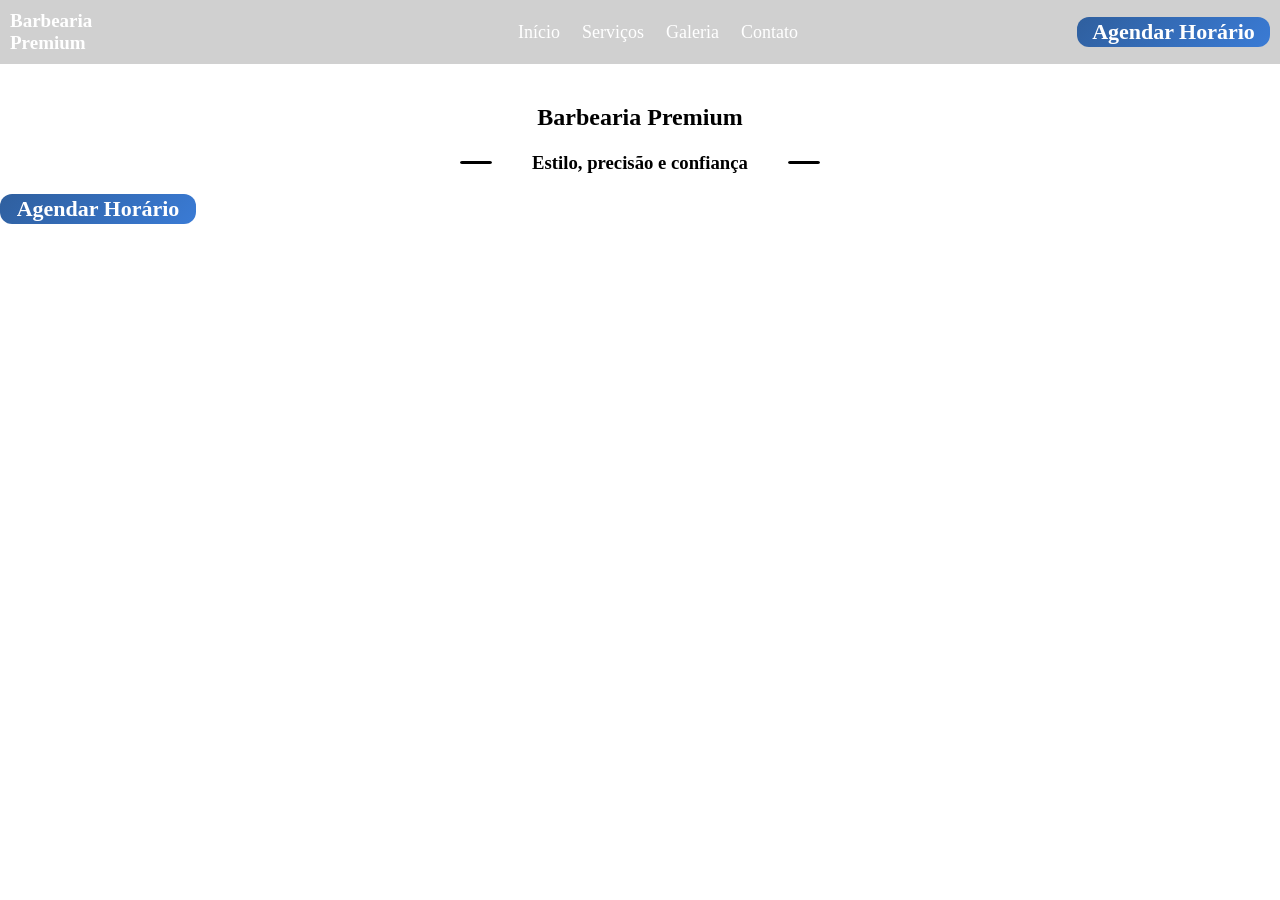
==== Barbearia/index.html @ 1813e9fe "Barbearia Premium, primeiro commit" ====
<!doctype html>
<html lang="pt-br">
  <head>
    <meta charset="UTF-8" />
    <meta name="viewport" content="width=device-width, initial-scale=1.0" />
    <link rel="stylesheet" href="styles.css" />
    <title>Barbearia Premium</title>
  </head>
  <body>
    <header>
      <h2 class="barbearia-premium">Barbearia<br />Premium</h2>
      <nav>
        <ul>
          <li><a href="#home">Início</a></li>
          <li><a href="#servicos">Serviços</a></li>
          <li><a href="#galeria">Galeria</a></li>
          <li><a href="#contato">Contato</a></li>
        </ul>
      </nav>
      <h2 class="agendar-horario">Agendar Horário</h2>
    </header>
    <main>
      <section class="nome-subtitulo-botao">
        <h1>Barbearia Premium</h1>
        <div class="Est-Pre-Con">
          <hr class="linha" />
          <h3>Estilo, precisão e confiança</h3>
          <hr class="linha" />
        </div>
        <h2 class="agendar-horario">Agendar Horário</h2>
      </section>
    </main>
  </body>
</html>
---- Barbearia/styles.css ----
* {
  margin: 0;
}
header {
  background-color: #3333333a;
  color: #fff;
  padding: 10px;
  display: flex;
  justify-content: space-between;
  align-items: center;
}
nav ul {
  list-style: none;
  display: flex;
  gap: 22px;
  justify-content: center;
  align-items: center;
  flex-wrap: wrap;
}
nav ul li a {
  color: #fff;
  text-decoration: none;
  font-size: 18px;
  transition: ease 0.3s;
  display: flex;
}
nav ul li a:hover {
  text-decoration: underline;
  transform: scale(1.05);
}
.agendar-horario {
  font-size: 22px;
  text-align: center;
  background: linear-gradient(135deg, #2f5f9e, #3a7bd5);
  border-radius: 12px;
  padding-left: 5px;
  padding-right: 5px;
  padding: 2px;
  width: 15%;
  color: white;
}
.barbearia-premium {
  font-size: 19px;
  width: 15%;
}
.nome-subtitulo-botao {
  display: flex;
  flex-direction: column;
  text-align: center;
  justify-content: center;
  height: 200px;
  gap: 10px;
}
.Est-Pre-Con {
  display: flex;
  flex-direction: row;
  justify-content: center;
  align-items: center;
  gap: 20px;
}
.linha {
  width: 30px;
  height: 1px;
  margin: 20px;
  background-color: black;
  border: solid black 0.1px;
  border-radius: 5px;
}
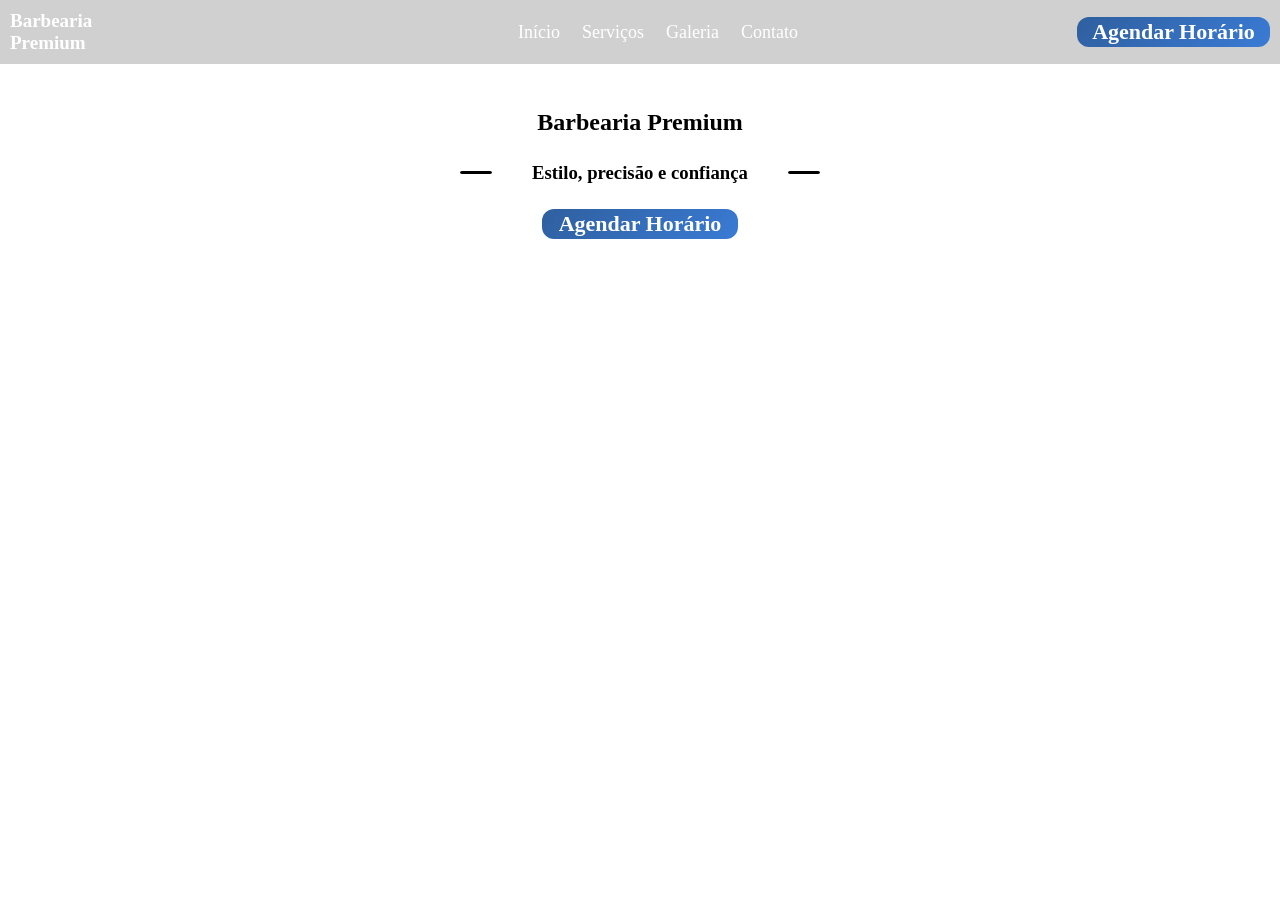
==== commit 0f9a4819: "Detalhes do botão" ====
--- a/Barbearia/index.html
+++ b/Barbearia/index.html
@@ -17,7 +17,7 @@
           <li><a href="#contato">Contato</a></li>
         </ul>
       </nav>
-      <h2 class="agendar-horario">Agendar Horário</h2>
+      <h2 class="agendar-horario"><a class="btn" href="#agendar">Agendar Horário</a></h2>
     </header>
     <main>
       <section class="nome-subtitulo-botao">
@@ -27,7 +27,7 @@
           <h3>Estilo, precisão e confiança</h3>
           <hr class="linha" />
         </div>
-        <h2 class="agendar-horario">Agendar Horário</h2>
+        <a class="btn" href="#agendar"><h2 class="agendar-horario btn2">Agendar Horário</h2></a>
       </section>
     </main>
   </body>
--- a/Barbearia/styles.css
+++ b/Barbearia/styles.css
@@ -38,6 +38,11 @@
   padding: 2px;
   width: 15%;
   color: white;
+  text-decoration: none;
+}
+.btn{
+  text-decoration: none;
+  color: white;
 }
 .barbearia-premium {
   font-size: 19px;
@@ -49,7 +54,8 @@
   text-align: center;
   justify-content: center;
   height: 200px;
-  gap: 10px;
+  gap: 15px;
+  margin-top: 10px;
 }
 .Est-Pre-Con {
   display: flex;
@@ -66,3 +72,8 @@
   border: solid black 0.1px;
   border-radius: 5px;
 }
+.btn2{
+  justify-content: center;
+  align-items: center;
+  margin: 0 auto;
+}
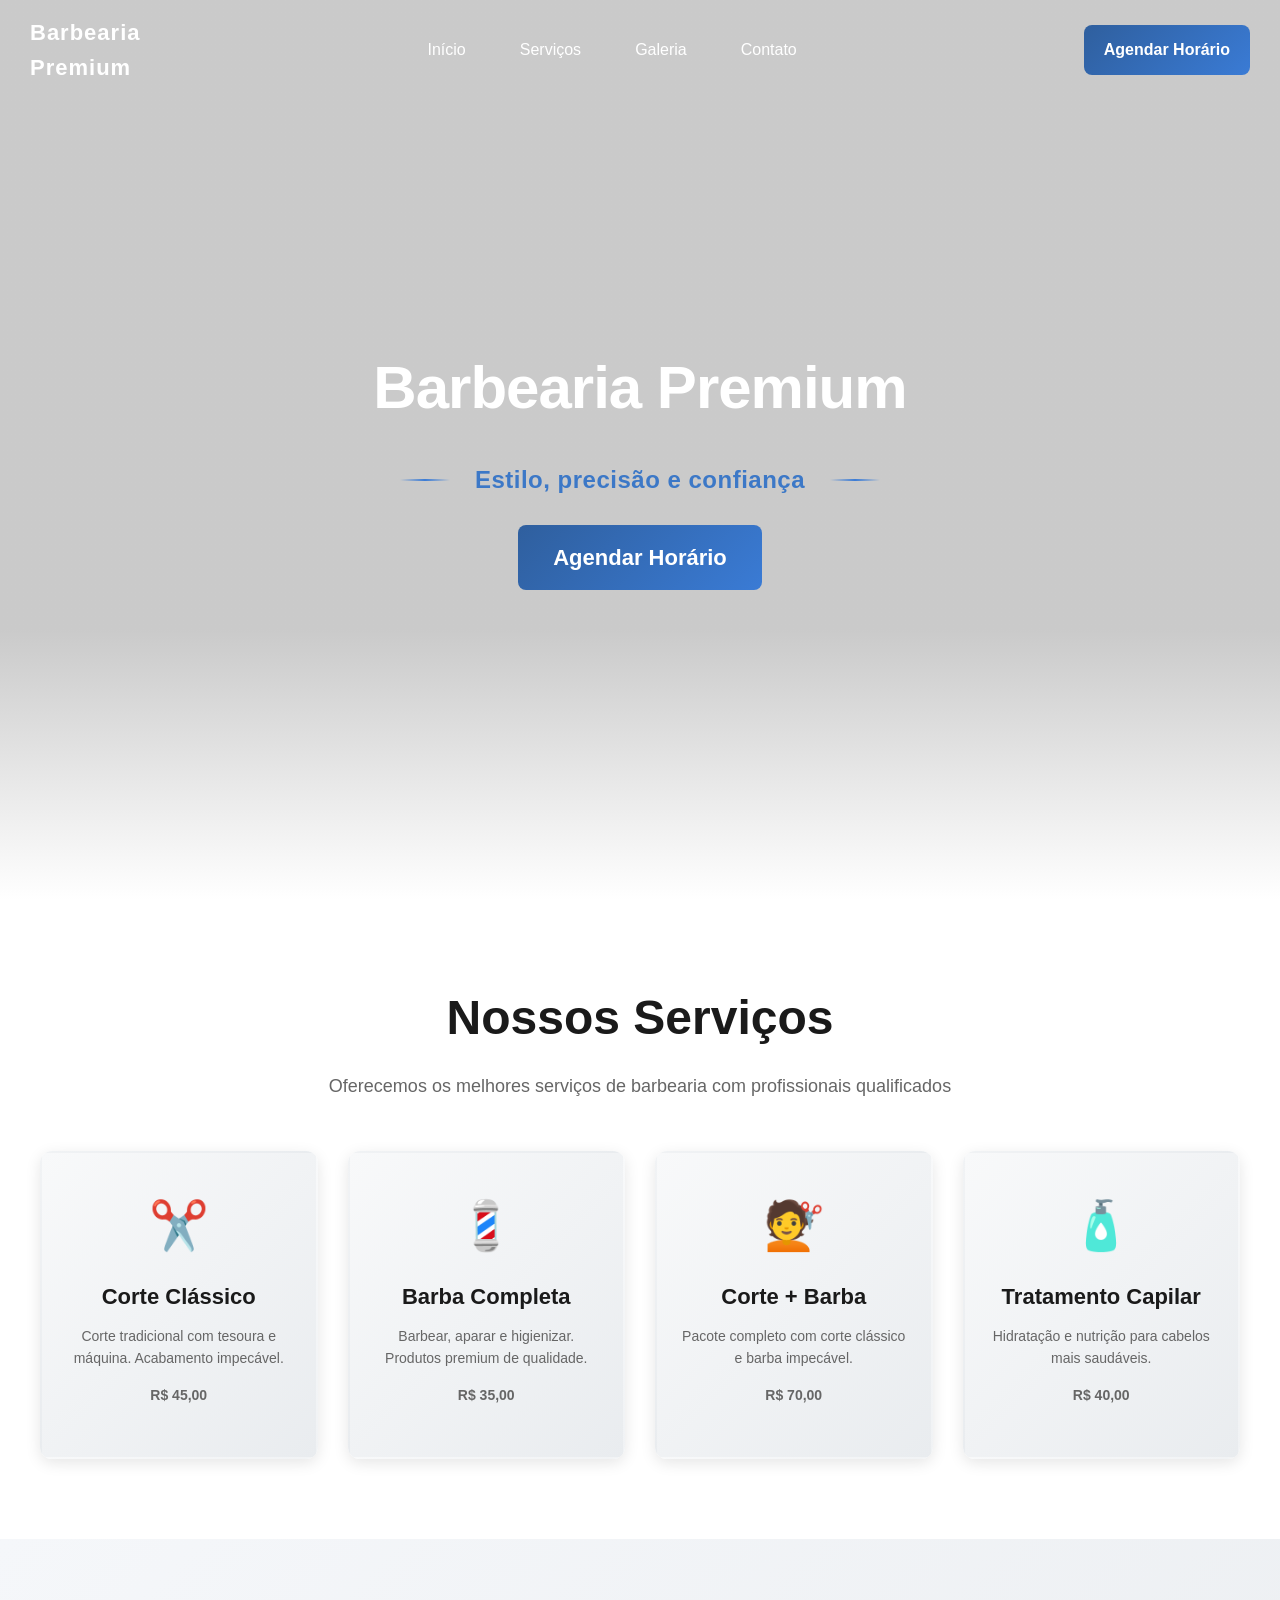
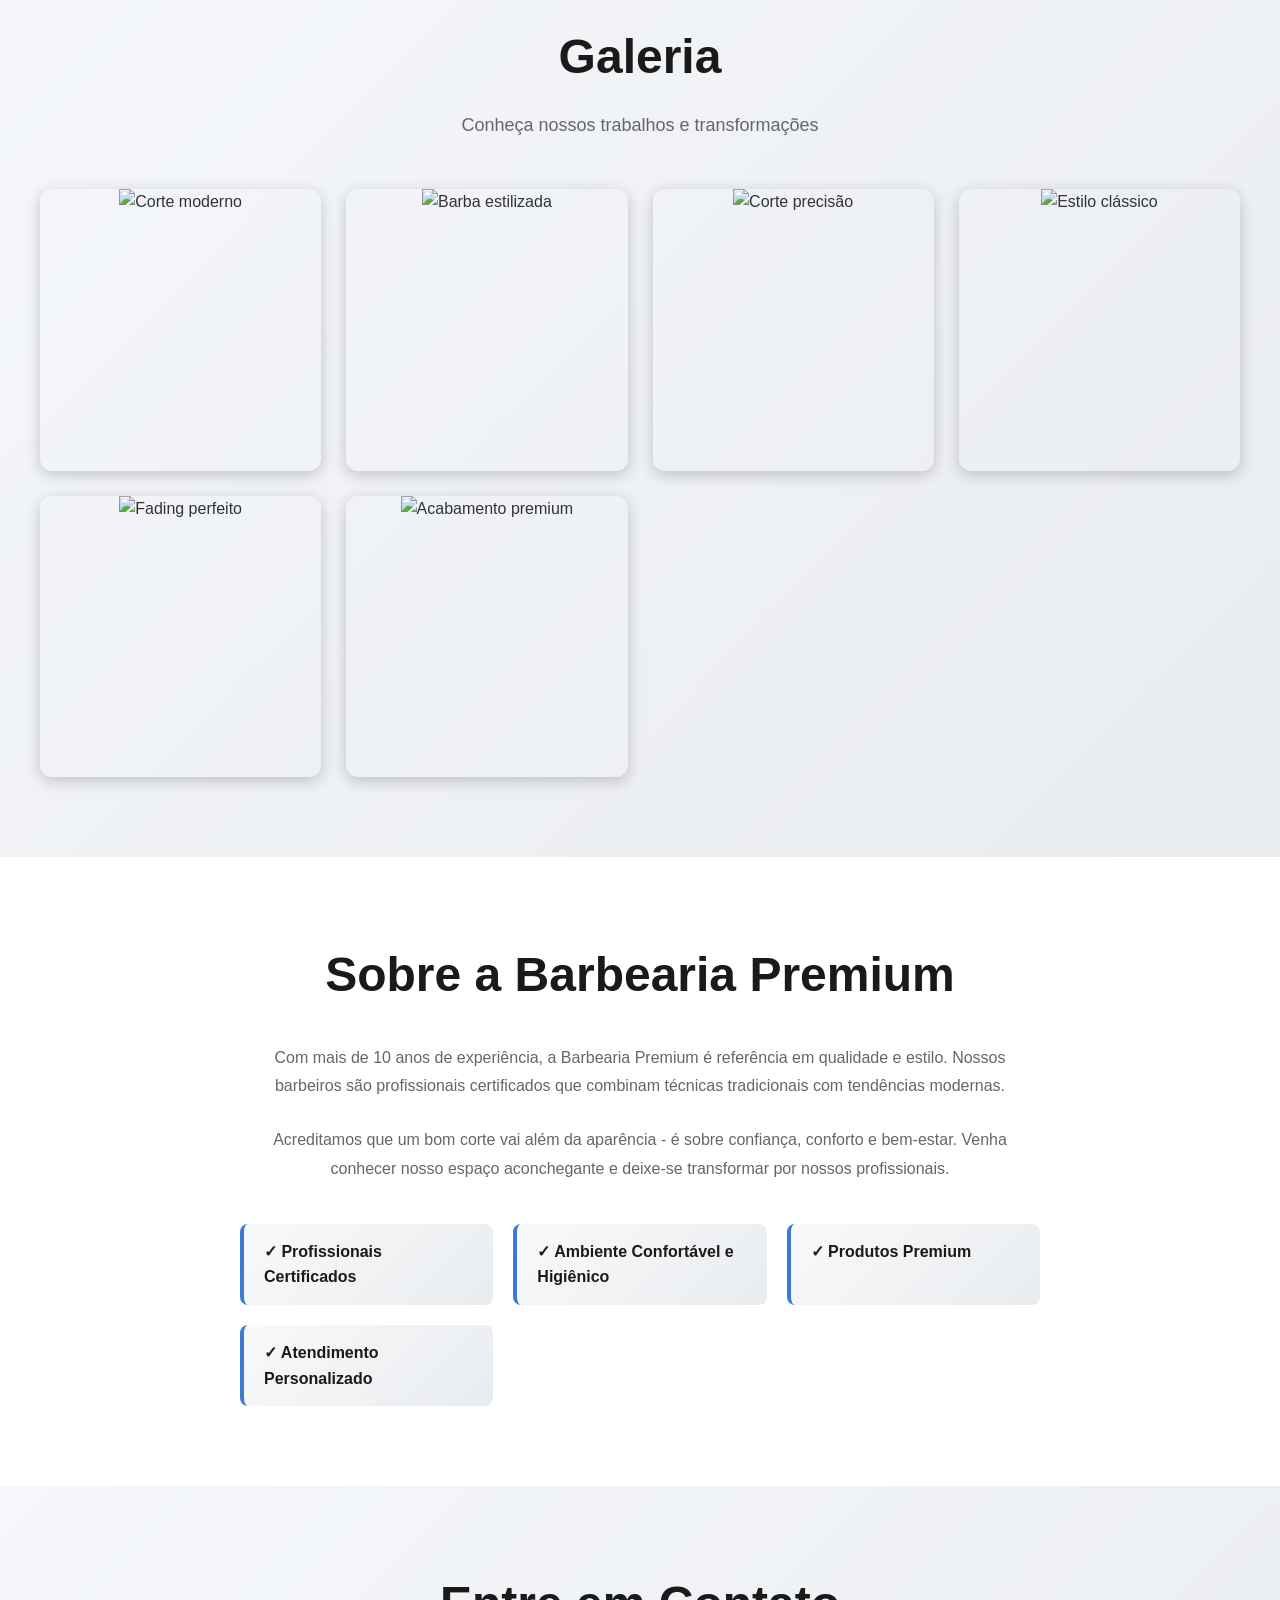
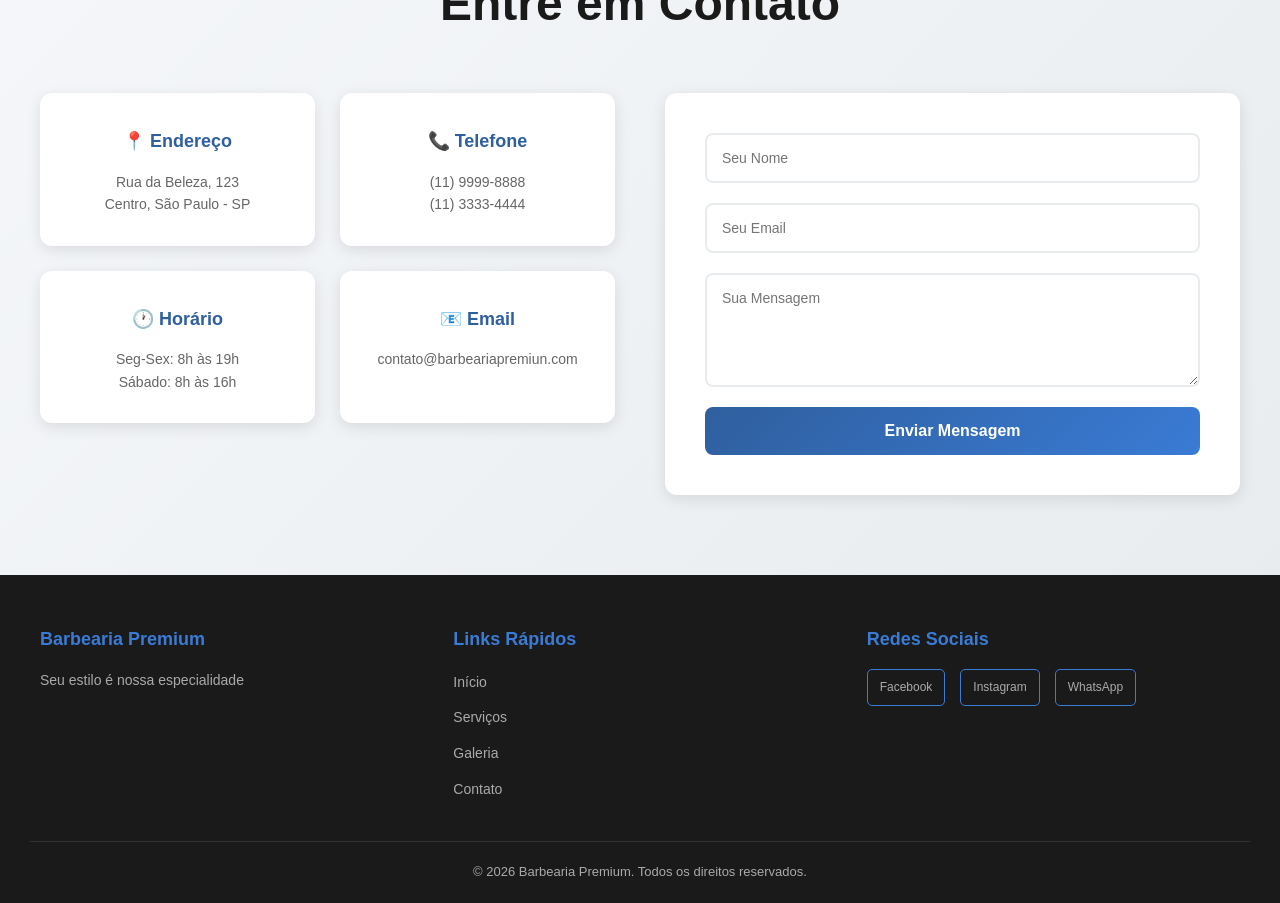
==== commit fd524a77: "Atualizaçao da barbearia, SEMI pronto." ====
--- a/Barbearia/index.html
+++ b/Barbearia/index.html
@@ -17,18 +17,178 @@
           <li><a href="#contato">Contato</a></li>
         </ul>
       </nav>
-      <h2 class="agendar-horario"><a class="btn" href="#agendar">Agendar Horário</a></h2>
+      <a class="btn btn-agendar" href="#agendar"><span>Agendar Horário</span></a>
     </header>
+
     <main>
-      <section class="nome-subtitulo-botao">
+      <!-- Seção Home/Principal -->
+      <section id="home" class="nome-subtitulo-botao">
         <h1>Barbearia Premium</h1>
         <div class="Est-Pre-Con">
           <hr class="linha" />
           <h3>Estilo, precisão e confiança</h3>
           <hr class="linha" />
         </div>
-        <a class="btn" href="#agendar"><h2 class="agendar-horario btn2">Agendar Horário</h2></a>
+        <a class="btn btn-agendar btn-large" href="#agendar"><span>Agendar Horário</span></a>
+      </section>
+
+      <!-- Seção de Serviços -->
+      <section id="servicos" class="servicos">
+        <h2>Nossos Serviços</h2>
+        <p class="servicos-intro">Oferecemos os melhores serviços de barbearia com profissionais qualificados</p>
+        <div class="servicos-container">
+          <div class="servico-card">
+            <div class="servico-icon">✂️</div>
+            <h3>Corte Clássico</h3>
+            <p>Corte tradicional com tesoura e máquina. Acabamento impecável.</p>
+            <p class="preco">R$ 45,00</p>
+          </div>
+          <div class="servico-card">
+            <div class="servico-icon">💈</div>
+            <h3>Barba Completa</h3>
+            <p>Barbear, aparar e higienizar. Produtos premium de qualidade.</p>
+            <p class="preco">R$ 35,00</p>
+          </div>
+          <div class="servico-card">
+            <div class="servico-icon">💇</div>
+            <h3>Corte + Barba</h3>
+            <p>Pacote completo com corte clássico e barba impecável.</p>
+            <p class="preco">R$ 70,00</p>
+          </div>
+          <div class="servico-card">
+            <div class="servico-icon">🧴</div>
+            <h3>Tratamento Capilar</h3>
+            <p>Hidratação e nutrição para cabelos mais saudáveis.</p>
+            <p class="preco">R$ 40,00</p>
+          </div>
+        </div>
+      </section>
+
+      <!-- Seção de Galeria -->
+      <section id="galeria" class="galeria">
+        <h2>Galeria</h2>
+        <p class="galeria-intro">Conheça nossos trabalhos e transformações</p>
+        <div class="galeria-grid">
+          <div class="galeria-item">
+            <img src="https://images.unsplash.com/photo-1537250904960-b534fed657fc?w=500&h=500&fit=crop" alt="Corte moderno">
+            <div class="galeria-overlay">
+              <p>Corte Moderno</p>
+            </div>
+          </div>
+          <div class="galeria-item">
+            <img src="https://images.unsplash.com/photo-1507003211169-0a1dd7228f2d?w=500&h=500&fit=crop" alt="Barba estilizada">
+            <div class="galeria-overlay">
+              <p>Barba Estilizada</p>
+            </div>
+          </div>
+          <div class="galeria-item">
+            <img src="https://images.unsplash.com/photo-1500648767791-00dcc994a43e?w=500&h=500&fit=crop" alt="Corte precisão">
+            <div class="galeria-overlay">
+              <p>Corte Precisão</p>
+            </div>
+          </div>
+          <div class="galeria-item">
+            <img src="https://images.unsplash.com/photo-1531746020798-e6953c6e8e04?w=500&h=500&fit=crop" alt="Estilo clássico">
+            <div class="galeria-overlay">
+              <p>Estilo Clássico</p>
+            </div>
+          </div>
+          <div class="galeria-item">
+            <img src="https://images.unsplash.com/photo-1507003211169-0a1dd7228f2d?w=500&h=500&fit=crop&flip=h" alt="Fading perfeito">
+            <div class="galeria-overlay">
+              <p>Fading Perfeito</p>
+            </div>
+          </div>
+          <div class="galeria-item">
+            <img src="https://images.unsplash.com/photo-1529626455594-4ff0802cfb7e?w=500&h=500&fit=crop" alt="Acabamento premium">
+            <div class="galeria-overlay">
+              <p>Acabamento Premium</p>
+            </div>
+          </div>
+        </div>
+      </section>
+
+      <!-- Seção de Sobre -->
+      <section id="sobre" class="sobre">
+        <div class="sobre-content">
+          <h2>Sobre a Barbearia Premium</h2>
+          <p>
+            Com mais de 10 anos de experiência, a Barbearia Premium é referência em qualidade e estilo. 
+            Nossos barbeiros são profissionais certificados que combinam técnicas tradicionais com tendências modernas.
+          </p>
+          <p>
+            Acreditamos que um bom corte vai além da aparência - é sobre confiança, conforto e bem-estar. 
+            Venha conhecer nosso espaço aconchegante e deixe-se transformar por nossos profissionais.
+          </p>
+          <ul class="sobre-lista">
+            <li>✓ Profissionais Certificados</li>
+            <li>✓ Ambiente Confortável e Higiênico</li>
+            <li>✓ Produtos Premium</li>
+            <li>✓ Atendimento Personalizado</li>
+          </ul>
+        </div>
+      </section>
+
+      <!-- Seção de Contato -->
+      <section id="contato" class="contato">
+        <h2>Entre em Contato</h2>
+        <div class="contato-container">
+          <div class="contato-info">
+            <div class="info-card">
+              <h3>📍 Endereço</h3>
+              <p>Rua da Beleza, 123<br>Centro, São Paulo - SP</p>
+            </div>
+            <div class="info-card">
+              <h3>📞 Telefone</h3>
+              <p>(11) 9999-8888<br>(11) 3333-4444</p>
+            </div>
+            <div class="info-card">
+              <h3>🕐 Horário</h3>
+              <p>Seg-Sex: 8h às 19h<br>Sábado: 8h às 16h</p>
+            </div>
+            <div class="info-card">
+              <h3>📧 Email</h3>
+              <p>contato@barbeariapremiun.com</p>
+            </div>
+          </div>
+          <form class="contato-form">
+            <input type="text" placeholder="Seu Nome" required>
+            <input type="email" placeholder="Seu Email" required>
+            <textarea placeholder="Sua Mensagem" rows="5" required></textarea>
+            <button type="submit" class="btn-enviar">Enviar Mensagem</button>
+          </form>
+        </div>
       </section>
     </main>
+
+    <!-- Footer -->
+    <footer>
+      <div class="footer-content">
+        <div class="footer-section">
+          <h4>Barbearia Premium</h4>
+          <p>Seu estilo é nossa especialidade</p>
+        </div>
+        <div class="footer-section">
+          <h4>Links Rápidos</h4>
+          <ul>
+            <li><a href="#home">Início</a></li>
+            <li><a href="#servicos">Serviços</a></li>
+            <li><a href="#galeria">Galeria</a></li>
+            <li><a href="#contato">Contato</a></li>
+          </ul>
+        </div>
+        <div class="footer-section">
+          <h4>Redes Sociais</h4>
+          <div class="redes-sociais">
+            <a href="#" class="social-link">Facebook</a>
+            <a href="#" class="social-link">Instagram</a>
+            <a href="#" class="social-link">WhatsApp</a>
+          </div>
+        </div>
+      </div>
+      <div class="footer-bottom">
+        <p>&copy; 2026 Barbearia Premium. Todos os direitos reservados.</p>
+      </div>
+    </footer>
   </body>
 </html>
--- a/Barbearia/styles.css
+++ b/Barbearia/styles.css
@@ -1,79 +1,568 @@
 * {
   margin: 0;
-}
+  padding: 0;
+  box-sizing: border-box;
+}
+
+body {
+  font-family: 'Arial', sans-serif;
+  line-height: 1.6;
+  color: #333;
+}
+
+/* HEADER */
 header {
-  background-color: #3333333a;
   color: #fff;
-  padding: 10px;
+  padding: 15px 30px;
   display: flex;
   justify-content: space-between;
   align-items: center;
-}
+  position: absolute;
+  top: 0;
+  left: 0;
+  right: 0;
+  width: 100%;
+  z-index: 100;
+}
+
 nav ul {
   list-style: none;
   display: flex;
-  gap: 22px;
+  gap: 30px;
   justify-content: center;
   align-items: center;
   flex-wrap: wrap;
 }
+
 nav ul li a {
-  color: #fff;
+  color: #ffffff;
   text-decoration: none;
-  font-size: 18px;
-  transition: ease 0.3s;
-  display: flex;
-}
+  font-size: 16px;
+  transition: all 0.3s ease;
+  font-weight: 500;
+  padding: 8px 12px;
+  border-radius: 5px;
+}
+
 nav ul li a:hover {
-  text-decoration: underline;
-  transform: scale(1.05);
-}
-.agendar-horario {
-  font-size: 22px;
-  text-align: center;
-  background: linear-gradient(135deg, #2f5f9e, #3a7bd5);
-  border-radius: 12px;
-  padding-left: 5px;
-  padding-right: 5px;
-  padding: 2px;
-  width: 15%;
-  color: white;
+  color: #3a7bd5;
   text-decoration: none;
-}
-.btn{
+  background-color: rgba(58, 123, 213, 0.1);
+}
+
+.btn {
   text-decoration: none;
   color: white;
-}
+  display: flex;
+  align-items: center;
+  justify-content: center;
+}
+
+.btn-agendar {
+  font-size: 16px;
+  background: linear-gradient(135deg, #2f5f9e, #3a7bd5);
+  border-radius: 8px;
+  padding: 12px 20px;
+  font-weight: bold;
+  transition: all 0.3s ease;
+}
+
+.btn-agendar:hover {
+  transform: translateY(-2px);
+  box-shadow: 0 5px 20px rgba(58, 123, 213, 0.4);
+}
+
+.btn-large {
+  font-size: 22px;
+  padding: 15px 35px;
+  width: fit-content;
+  margin: 0 auto;
+}
+
 .barbearia-premium {
-  font-size: 19px;
-  width: 15%;
-}
+  font-size: 22px;
+  font-weight: bold;
+  letter-spacing: 1px;
+}
+
+/* SEÇÃO PRINCIPAL */
 .nome-subtitulo-botao {
   display: flex;
   flex-direction: column;
   text-align: center;
   justify-content: center;
-  height: 200px;
-  gap: 15px;
-  margin-top: 10px;
-}
+  min-height: 100vh;
+  gap: 25px;
+  padding: 80px 30px 50px 30px;
+  background-image: 
+    linear-gradient(to bottom, rgba(44, 44, 44, 0.25) 70%, rgba(255, 255, 255,1) 100%),
+    url('https://www.qpontos.com.br/wp-content/uploads/2024/01/nathon-oski-EW_rqoSdDes-unsplash-scaled.jpg');
+  background-size: cover;
+  background-position: center;
+  background-attachment: scroll;
+}
+
+.nome-subtitulo-botao h1 {
+  font-size: 60px;
+  color: #ffffff;
+  font-weight: 900;
+  letter-spacing: -1px;
+}
+
 .Est-Pre-Con {
   display: flex;
   flex-direction: row;
   justify-content: center;
   align-items: center;
+  gap: 25px;
+}
+
+.Est-Pre-Con h3 {
+  font-size: 24px;
+  color: #3c78c7;
+  font-weight: bold;
+  letter-spacing: 0.5px;
+}
+
+.linha {
+  width: 50px;
+  height: 2px;
+  background: linear-gradient(90deg, transparent, #3a7bd5, transparent);
+  border: none;
+}
+
+/* SEÇÃO DE SERVIÇOS */
+.servicos {
+  padding: 80px 30px;
+  background-color: #fff;
+  text-align: center;
+}
+
+.servicos h2 {
+  font-size: 48px;
+  color: #1a1a1a;
+  margin-bottom: 15px;
+  font-weight: 900;
+}
+
+.servicos-intro {
+  font-size: 18px;
+  color: #666;
+  margin-bottom: 50px;
+}
+
+.servicos-container {
+  display: grid;
+  grid-template-columns: repeat(auto-fit, minmax(250px, 1fr));
+  gap: 30px;
+  max-width: 1200px;
+  margin: 0 auto;
+}
+
+.servico-card {
+  background: linear-gradient(135deg, #f8f9fa 0%, #e9ecef 100%);
+  padding: 35px 25px;
+  border-radius: 12px;
+  transition: all 0.3s ease;
+  box-shadow: 0 4px 15px rgba(0, 0, 0, 0.1);
+  border: 2px solid transparent;
+}
+
+.servico-card:hover {
+  transform: translateY(-10px);
+  border-color: #3a7bd5;
+  box-shadow: 0 8px 25px rgba(58, 123, 213, 0.3);
+}
+
+.servico-icon {
+  font-size: 48px;
+  margin-bottom: 15px;
+}
+
+.servico-card h3 {
+  font-size: 22px;
+  color: #1a1a1a;
+  margin-bottom: 10px;
+  font-weight: bold;
+}
+
+.servico-card p {
+  color: #666;
+  margin-bottom: 15px;
+  font-size: 14px;
+}
+
+.preco {
+  font-size: 24px;
+  color: #3a7bd5;
+  font-weight: bold;
+  margin-top: 15px;
+}
+
+/* SEÇÃO DE GALERIA */
+.galeria {
+  padding: 80px 30px;
+  background: linear-gradient(135deg, #f5f7fa 0%, #e9ecef 100%);
+  text-align: center;
+}
+
+.galeria h2 {
+  font-size: 48px;
+  color: #1a1a1a;
+  margin-bottom: 15px;
+  font-weight: 900;
+}
+
+.galeria-intro {
+  font-size: 18px;
+  color: #666;
+  margin-bottom: 50px;
+}
+
+.galeria-grid {
+  display: grid;
+  grid-template-columns: repeat(auto-fit, minmax(280px, 1fr));
+  gap: 25px;
+  max-width: 1200px;
+  margin: 0 auto;
+}
+
+.galeria-item {
+  position: relative;
+  border-radius: 12px;
+  overflow: hidden;
+  box-shadow: 0 4px 15px rgba(0, 0, 0, 0.2);
+  cursor: pointer;
+  aspect-ratio: 1;
+}
+
+.galeria-item img {
+  width: 100%;
+  height: 100%;
+  object-fit: cover;
+  transition: transform 0.3s ease;
+}
+
+.galeria-item:hover img {
+  transform: scale(1.1);
+}
+
+.galeria-overlay {
+  position: absolute;
+  top: 0;
+  left: 0;
+  right: 0;
+  bottom: 0;
+  background: rgba(58, 123, 213, 0.85);
+  display: flex;
+  align-items: center;
+  justify-content: center;
+  opacity: 0;
+  transition: opacity 0.3s ease;
+  color: white;
+  font-size: 18px;
+  font-weight: bold;
+}
+
+.galeria-item:hover .galeria-overlay {
+  opacity: 1;
+}
+
+/* SEÇÃO SOBRE */
+.sobre {
+  padding: 80px 30px;
+  background-color: #fff;
+  text-align: center;
+}
+
+.sobre-content {
+  max-width: 800px;
+  margin: 0 auto;
+}
+
+.sobre-content h2 {
+  font-size: 48px;
+  color: #1a1a1a;
+  margin-bottom: 30px;
+  font-weight: 900;
+}
+
+.sobre-content p {
+  font-size: 16px;
+  color: #666;
+  margin-bottom: 25px;
+  line-height: 1.8;
+}
+
+.sobre-lista {
+  list-style: none;
+  display: grid;
+  grid-template-columns: repeat(auto-fit, minmax(250px, 1fr));
   gap: 20px;
-}
-.linha {
-  width: 30px;
-  height: 1px;
-  margin: 20px;
-  background-color: black;
-  border: solid black 0.1px;
+  margin-top: 40px;
+  text-align: left;
+}
+
+.sobre-lista li {
+  font-size: 16px;
+  color: #1a1a1a;
+  font-weight: bold;
+  padding: 15px 20px;
+  background: linear-gradient(135deg, #f8f9fa 0%, #e9ecef 100%);
+  border-radius: 8px;
+  border-left: 4px solid #3a7bd5;
+}
+
+/* SEÇÃO DE CONTATO */
+.contato {
+  padding: 80px 30px;
+  background: linear-gradient(135deg, #f5f7fa 0%, #e9ecef 100%);
+  text-align: center;
+}
+
+.contato h2 {
+  font-size: 48px;
+  color: #1a1a1a;
+  margin-bottom: 50px;
+  font-weight: 900;
+}
+
+.contato-container {
+  max-width: 1200px;
+  margin: 0 auto;
+  display: grid;
+  grid-template-columns: 1fr 1fr;
+  gap: 50px;
+  align-items: start;
+}
+
+.contato-info {
+  display: grid;
+  grid-template-columns: repeat(2, 1fr);
+  gap: 25px;
+  text-align: center;
+}
+
+.info-card {
+  background-color: #fff;
+  padding: 30px;
+  border-radius: 12px;
+  box-shadow: 0 4px 15px rgba(0, 0, 0, 0.1);
+  transition: all 0.3s ease;
+  border-top: 4px solid transparent;
+}
+
+.info-card:hover {
+  transform: translateY(-5px);
+  border-top: 4px solid #3a7bd5;
+}
+
+.info-card h3 {
+  font-size: 18px;
+  color: #2f5f9e;
+  margin-bottom: 15px;
+  font-weight: bold;
+}
+
+.info-card p {
+  color: #666;
+  font-size: 14px;
+}
+
+.contato-form {
+  display: flex;
+  flex-direction: column;
+  gap: 20px;
+  background-color: #fff;
+  padding: 40px;
+  border-radius: 12px;
+  box-shadow: 0 4px 15px rgba(0, 0, 0, 0.1);
+}
+
+.contato-form input,
+.contato-form textarea {
+  padding: 15px;
+  border: 2px solid #e9ecef;
+  border-radius: 8px;
+  font-size: 14px;
+  font-family: 'Arial', sans-serif;
+  transition: border-color 0.3s ease;
+}
+
+.contato-form input:focus,
+.contato-form textarea:focus {
+  outline: none;
+  border-color: #3a7bd5;
+  box-shadow: 0 0 0 3px rgba(58, 123, 213, 0.1);
+}
+
+.btn-enviar {
+  background: linear-gradient(135deg, #2f5f9e, #3a7bd5);
+  color: white;
+  padding: 15px;
+  border: none;
+  border-radius: 8px;
+  font-size: 16px;
+  font-weight: bold;
+  cursor: pointer;
+  transition: all 0.3s ease;
+}
+
+.btn-enviar:hover {
+  transform: translateY(-2px);
+  box-shadow: 0 5px 20px rgba(58, 123, 213, 0.4);
+}
+
+/* FOOTER */
+footer {
+  background-color: #1a1a1a;
+  color: #fff;
+  padding: 50px 30px 20px;
+}
+
+.footer-content {
+  max-width: 1200px;
+  margin: 0 auto;
+    display: grid;
+  grid-template-columns: repeat(auto-fit, minmax(250px, 1fr));
+  gap: 40px;
+  margin-bottom: 30px;
+}
+
+.footer-section h4 {
+  font-size: 18px;
+  margin-bottom: 15px;
+  color: #3a7bd5;
+  font-weight: bold;
+}
+
+.footer-section p {
+  color: #aaa;
+  font-size: 14px;
+}
+
+.footer-section ul {
+  list-style: none;
+}
+
+.footer-section ul li {
+  margin-bottom: 10px;
+}
+
+.footer-section ul li a {
+  color: #aaa;
+  text-decoration: none;
+  transition: color 0.3s ease;
+  font-size: 14px;
+}
+
+.footer-section ul li a:hover {
+  color: #3a7bd5;
+}
+
+.redes-sociais {
+  display: flex;
+  gap: 15px;
+}
+
+.social-link {
+  display: inline-block;
+  color: #aaa;
+  text-decoration: none;
+  transition: all 0.3s ease;
+  padding: 8px 12px;
+  border: 1px solid #3a7bd5;
   border-radius: 5px;
-}
-.btn2{
-  justify-content: center;
-  align-items: center;
-  margin: 0 auto;
+  font-size: 12px;
+}
+
+.social-link:hover {
+  background-color: #3a7bd5;
+  color: #fff;
+}
+
+.footer-bottom {
+  text-align: center;
+  border-top: 1px solid #333;
+  padding-top: 20px;
+  color: #aaa;
+  font-size: 13px;
+}
+
+/* RESPONSIVIDADE */
+@media (max-width: 768px) {
+  header {
+    flex-direction: column;
+    gap: 20px;
+  }
+
+  nav ul {
+    gap: 15px;
+  }
+
+  .nome-subtitulo-botao h1 {
+    font-size: 40px;
+  }
+
+  .servicos h2,
+  .galeria h2,
+  .contato h2,
+  .sobre-content h2 {
+    font-size: 36px;
+  }
+
+  .servicos-container {
+    grid-template-columns: 1fr;
+  }
+
+  .galeria-grid {
+    grid-template-columns: repeat(2, 1fr);
+  }
+
+  .contato-container {
+    grid-template-columns: 1fr;
+  }
+
+  .contato-info {
+    grid-template-columns: 1fr;
+  }
+
+  .btn2 {
+    width: 100%;
+  }
+}
+
+@media (max-width: 480px) {
+  header {
+    padding: 15px;
+  }
+
+  nav ul {
+    gap: 10px;
+    font-size: 12px;
+  }
+
+  .nome-subtitulo-botao {
+    min-height: 400px;
+    padding: 30px 15px;
+  }
+
+  .nome-subtitulo-botao h1 {
+    font-size: 28px;
+  }
+
+  .servicos,
+  .galeria,
+  .contato,
+  .sobre {
+    padding: 40px 15px;
+  }
+
+  .galeria-grid {
+    grid-template-columns: 1fr;
+  }
+
+  .contato-form {
+    padding: 20px;
+  }
 }
